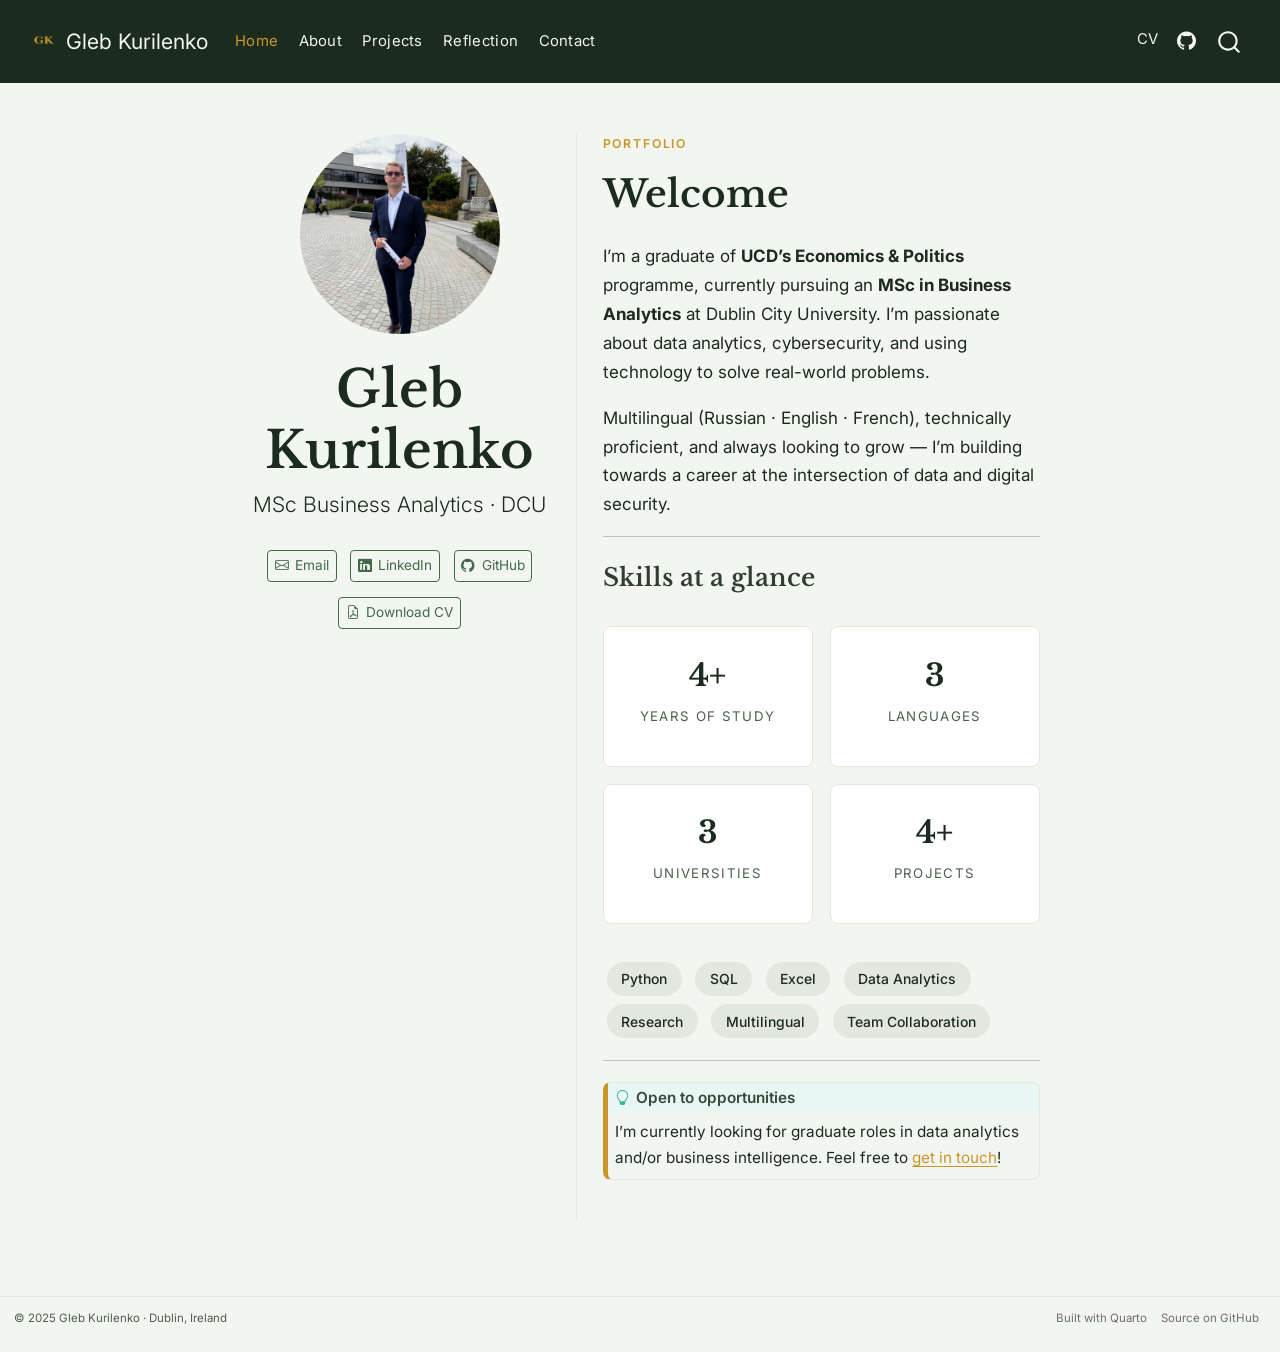
==== docs/index.html @ 6a56c7a6 "Add rendered site to docs folder for GitHub Pages" ====
<!DOCTYPE html>
<html xmlns="http://www.w3.org/1999/xhtml" lang="en" xml:lang="en"><head>

<meta charset="utf-8">
<meta name="generator" content="quarto-1.9.37">

<meta name="viewport" content="width=device-width, initial-scale=1.0, user-scalable=yes">


<title>Gleb Kurilenko</title>
<style>
/* Default styles provided by pandoc.
** See https://pandoc.org/MANUAL.html#variables-for-html for config info.
*/
code{white-space: pre-wrap;}
span.smallcaps{font-variant: small-caps;}
div.columns{display: flex; gap: min(4vw, 1.5em);}
div.column{flex: auto; overflow-x: auto;}
div.hanging-indent{margin-left: 1.5em; text-indent: -1.5em;}
ul.task-list{list-style: none;}
ul.task-list li input[type="checkbox"] {
  width: 0.8em;
  margin: 0 0.8em 0.2em -1em; /* quarto-specific, see https://github.com/quarto-dev/quarto-cli/issues/4556 */ 
  vertical-align: middle;
}
</style>


<script src="site_libs/quarto-nav/quarto-nav.js"></script>
<script src="site_libs/quarto-nav/headroom.min.js"></script>
<script src="site_libs/clipboard/clipboard.min.js"></script>
<script src="site_libs/quarto-search/autocomplete.umd.js"></script>
<script src="site_libs/quarto-search/fuse.min.js"></script>
<script src="site_libs/quarto-search/quarto-search.js"></script>
<meta name="quarto:offset" content="./">
<link href="./images/favicon.png" rel="icon" type="image/png">
<script src="site_libs/quarto-html/quarto.js" type="module"></script>
<script src="site_libs/quarto-html/tabsets/tabsets.js" type="module"></script>
<script src="site_libs/quarto-html/popper.min.js"></script>
<script src="site_libs/quarto-html/tippy.umd.min.js"></script>
<link href="site_libs/quarto-html/tippy.css" rel="stylesheet">
<link href="site_libs/quarto-html/quarto-syntax-highlighting-acf12a64177840b8d86f2d4f01b2e9fb.css" rel="stylesheet" id="quarto-text-highlighting-styles">
<script src="site_libs/bootstrap/bootstrap.min.js"></script>
<link href="site_libs/bootstrap/bootstrap-icons.css" rel="stylesheet">
<link href="site_libs/bootstrap/bootstrap-c41072563c619c1fa3349df791511bec.min.css" rel="stylesheet" append-hash="true" id="quarto-bootstrap" data-mode="light">
<script id="quarto-search-options" type="application/json">{
  "location": "navbar",
  "copy-button": false,
  "collapse-after": 3,
  "panel-placement": "end",
  "type": "overlay",
  "limit": 50,
  "keyboard-shortcut": [
    "f",
    "/",
    "s"
  ],
  "show-item-context": false,
  "language": {
    "search-no-results-text": "No results",
    "search-matching-documents-text": "matching documents",
    "search-copy-link-title": "Copy link to search",
    "search-hide-matches-text": "Hide additional matches",
    "search-more-match-text": "more match in this document",
    "search-more-matches-text": "more matches in this document",
    "search-clear-button-title": "Clear",
    "search-text-placeholder": "",
    "search-detached-cancel-button-title": "Cancel",
    "search-submit-button-title": "Submit",
    "search-label": "Search"
  }
}</script>
<style>html{ scroll-behavior: smooth; }</style>


</head>

<body class="nav-fixed fullcontent quarto-light">

<div id="quarto-search-results"></div>
  <header id="quarto-header" class="headroom fixed-top">
    <nav class="navbar navbar-expand-lg " data-bs-theme="dark">
      <div class="navbar-container container-fluid">
      <div class="navbar-brand-container mx-auto">
    <a href="./index.html" class="navbar-brand navbar-brand-logo">
    <img src="./images/favicon.png" alt="GK Logo" class="navbar-logo light-content">
    <img src="./images/favicon.png" alt="GK Logo" class="navbar-logo dark-content">
    </a>
    <a class="navbar-brand" href="./index.html">
    <span class="navbar-title">Gleb Kurilenko</span>
    </a>
  </div>
            <div id="quarto-search" class="" title="Search"></div>
          <button class="navbar-toggler" type="button" data-bs-toggle="collapse" data-bs-target="#navbarCollapse" aria-controls="navbarCollapse" role="menu" aria-expanded="false" aria-label="Toggle navigation" onclick="if (window.quartoToggleHeadroom) { window.quartoToggleHeadroom(); }">
  <span class="navbar-toggler-icon"></span>
</button>
          <div class="collapse navbar-collapse" id="navbarCollapse">
            <ul class="navbar-nav navbar-nav-scroll me-auto">
  <li class="nav-item">
    <a class="nav-link active" href="./index.html" aria-current="page"> 
<span class="menu-text">Home</span></a>
  </li>  
  <li class="nav-item">
    <a class="nav-link" href="./about.html"> 
<span class="menu-text">About</span></a>
  </li>  
  <li class="nav-item">
    <a class="nav-link" href="./projects/index.html"> 
<span class="menu-text">Projects</span></a>
  </li>  
  <li class="nav-item">
    <a class="nav-link" href="./reflection.html"> 
<span class="menu-text">Reflection</span></a>
  </li>  
  <li class="nav-item">
    <a class="nav-link" href="./contact.html"> 
<span class="menu-text">Contact</span></a>
  </li>  
</ul>
            <ul class="navbar-nav navbar-nav-scroll ms-auto">
  <li class="nav-item">
    <a class="nav-link" href="./cv/CV.pdf" target="_blank"> 
<span class="menu-text">CV</span></a>
  </li>  
  <li class="nav-item compact">
    <a class="nav-link" href="https://github.com/Git-The-General" target="_blank"> <i class="bi bi-github" role="img" aria-label="GitHub">
</i> 
<span class="menu-text"></span></a>
  </li>  
</ul>
          </div> <!-- /navcollapse -->
            <div class="quarto-navbar-tools">
</div>
      </div> <!-- /container-fluid -->
    </nav>
</header>
<!-- content -->
<div id="quarto-content" class="quarto-container page-columns page-rows-contents page-layout-article page-navbar">
<!-- sidebar -->
<!-- margin-sidebar -->
    
<!-- main -->
<div class="quarto-about-trestles">
  <div class="about-entity">
    <img src="images/profile.jpg" class="about-image
  round " style="height: 200px; width: 200px;">
<header id="title-block-header" class="quarto-title-block default">
<div class="quarto-title">
<h1 class="title">Gleb Kurilenko</h1>
<p class="subtitle lead">MSc Business Analytics · DCU</p>
</div>
<div class="quarto-title-meta">
  </div>
</header>
    <div class="about-links">
  <a href="mailto:gleb.kurilenko6@gmail.com" class="about-link" rel="" target="">
    <i class="bi bi-envelope"></i>
     <span class="about-link-text">Email</span>
  </a>
  <a href="https://www.linkedin.com/in/gleb-kurilenko-916222383/" class="about-link" rel="" target="_blank">
    <i class="bi bi-linkedin"></i>
     <span class="about-link-text">LinkedIn</span>
  </a>
  <a href="https://github.com/" class="about-link" rel="" target="_blank">
    <i class="bi bi-github"></i>
     <span class="about-link-text">GitHub</span>
  </a>
  <a href="/cv/CV.pdf" class="about-link" rel="" target="_blank">
    <i class="bi bi-file-earmark-pdf"></i>
     <span class="about-link-text">Download CV</span>
  </a>
</div>
  </div>
  <div class="about-contents"><main class="content" id="quarto-document-content">
<div class="section-label">
<p>Portfolio</p>
</div>
<section id="welcome" class="level2">
<h2 data-anchor-id="welcome">Welcome</h2>
<p>I’m a graduate of <strong>UCD’s Economics &amp; Politics</strong> programme, currently pursuing an <strong>MSc in Business Analytics</strong> at Dublin City University. I’m passionate about data analytics, cybersecurity, and using technology to solve real-world problems.</p>
<p>Multilingual (Russian · English · French), technically proficient, and always looking to grow — I’m building towards a career at the intersection of data and digital security.</p>
<hr>
<section id="skills-at-a-glance" class="level3">
<h3 data-anchor-id="skills-at-a-glance">Skills at a glance</h3>
<div class="stat-grid">
<div class="stat-card">
<p><span class="stat-value">4+</span> <span class="stat-label">Years of study</span></p>
</div>
<div class="stat-card">
<p><span class="stat-value">3</span> <span class="stat-label">Languages</span></p>
</div>
<div class="stat-card">
<p><span class="stat-value">3</span> <span class="stat-label">Universities</span></p>
</div>
<div class="stat-card">
<p><span class="stat-value">4+</span> <span class="stat-label">Projects</span></p>
</div>
</div>
<p><span class="skill-tag">Python</span> <span class="skill-tag">SQL</span> <span class="skill-tag">Excel</span> <span class="skill-tag">Data Analytics</span> <span class="skill-tag">Research</span> <span class="skill-tag">Multilingual</span> <span class="skill-tag">Team Collaboration</span></p>
<hr>
<div class="callout callout-style-default callout-tip callout-titled">
<div class="callout-header d-flex align-content-center">
<div class="callout-icon-container">
<i class="callout-icon"></i>
</div>
<div class="callout-title-container flex-fill">
<span class="screen-reader-only">Tip</span>Open to opportunities
</div>
</div>
<div class="callout-body-container callout-body">
<p>I’m currently looking for graduate roles in data analytics and/or business intelligence. Feel free to <a href="./contact.html">get in touch</a>!</p>
</div>
</div>


</section>
</section>
</main></div>
</div>
 <!-- /main -->
<script id="quarto-html-after-body" type="application/javascript">
  window.document.addEventListener("DOMContentLoaded", function (event) {
    const isCodeAnnotation = (el) => {
      for (const clz of el.classList) {
        if (clz.startsWith('code-annotation-')) {                     
          return true;
        }
      }
      return false;
    }
    const onCopySuccess = function(e) {
      // button target
      const button = e.trigger;
      // don't keep focus
      button.blur();
      // flash "checked"
      button.classList.add('code-copy-button-checked');
      var currentTitle = button.getAttribute("title");
      button.setAttribute("title", "Copied!");
      let tooltip;
      if (window.bootstrap) {
        button.setAttribute("data-bs-toggle", "tooltip");
        button.setAttribute("data-bs-placement", "left");
        button.setAttribute("data-bs-title", "Copied!");
        tooltip = new bootstrap.Tooltip(button, 
          { trigger: "manual", 
            customClass: "code-copy-button-tooltip",
            offset: [0, -8]});
        tooltip.show();    
      }
      setTimeout(function() {
        if (tooltip) {
          tooltip.hide();
          button.removeAttribute("data-bs-title");
          button.removeAttribute("data-bs-toggle");
          button.removeAttribute("data-bs-placement");
        }
        button.setAttribute("title", currentTitle);
        button.classList.remove('code-copy-button-checked');
      }, 1000);
      // clear code selection
      e.clearSelection();
    }
    const getTextToCopy = function(trigger) {
      const outerScaffold = trigger.parentElement.cloneNode(true);
      const codeEl = outerScaffold.querySelector('code');
      for (const childEl of codeEl.children) {
        if (isCodeAnnotation(childEl)) {
          childEl.remove();
        }
      }
      return codeEl.innerText;
    }
    const clipboard = new window.ClipboardJS('.code-copy-button:not([data-in-quarto-modal])', {
      text: getTextToCopy
    });
    clipboard.on('success', onCopySuccess);
    if (window.document.getElementById('quarto-embedded-source-code-modal')) {
      const clipboardModal = new window.ClipboardJS('.code-copy-button[data-in-quarto-modal]', {
        text: getTextToCopy,
        container: window.document.getElementById('quarto-embedded-source-code-modal')
      });
      clipboardModal.on('success', onCopySuccess);
    }
      var localhostRegex = new RegExp(/^(?:http|https):\/\/localhost\:?[0-9]*\//);
      var mailtoRegex = new RegExp(/^mailto:/);
        var filterRegex = new RegExp('/' + window.location.host + '/');
      var isInternal = (href) => {
          return filterRegex.test(href) || localhostRegex.test(href) || mailtoRegex.test(href);
      }
      // Inspect non-navigation links and adorn them if external
     var links = window.document.querySelectorAll('a[href]:not(.nav-link):not(.navbar-brand):not(.toc-action):not(.sidebar-link):not(.sidebar-item-toggle):not(.pagination-link):not(.no-external):not([aria-hidden]):not(.dropdown-item):not(.quarto-navigation-tool):not(.about-link)');
      for (var i=0; i<links.length; i++) {
        const link = links[i];
        if (!isInternal(link.href)) {
          // undo the damage that might have been done by quarto-nav.js in the case of
          // links that we want to consider external
          if (link.dataset.originalHref !== undefined) {
            link.href = link.dataset.originalHref;
          }
        }
      }
    function tippyHover(el, contentFn, onTriggerFn, onUntriggerFn) {
      const config = {
        allowHTML: true,
        maxWidth: 500,
        delay: 100,
        arrow: false,
        appendTo: function(el) {
            return el.parentElement;
        },
        interactive: true,
        interactiveBorder: 10,
        theme: 'quarto',
        placement: 'bottom-start',
      };
      if (contentFn) {
        config.content = contentFn;
      }
      if (onTriggerFn) {
        config.onTrigger = onTriggerFn;
      }
      if (onUntriggerFn) {
        config.onUntrigger = onUntriggerFn;
      }
      window.tippy(el, config); 
    }
    const noterefs = window.document.querySelectorAll('a[role="doc-noteref"]');
    for (var i=0; i<noterefs.length; i++) {
      const ref = noterefs[i];
      tippyHover(ref, function() {
        // use id or data attribute instead here
        let href = ref.getAttribute('data-footnote-href') || ref.getAttribute('href');
        try { href = new URL(href).hash; } catch {}
        const id = href.replace(/^#\/?/, "");
        const note = window.document.getElementById(id);
        if (note) {
          return note.innerHTML;
        } else {
          return "";
        }
      });
    }
    const xrefs = window.document.querySelectorAll('a.quarto-xref');
    const processXRef = (id, note) => {
      // Strip column container classes
      const stripColumnClz = (el) => {
        el.classList.remove("page-full", "page-columns");
        if (el.children) {
          for (const child of el.children) {
            stripColumnClz(child);
          }
        }
      }
      stripColumnClz(note)
      if (id === null || id.startsWith('sec-')) {
        // Special case sections, only their first couple elements
        const container = document.createElement("div");
        if (note.children && note.children.length > 2) {
          container.appendChild(note.children[0].cloneNode(true));
          for (let i = 1; i < note.children.length; i++) {
            const child = note.children[i];
            if (child.tagName === "P" && child.innerText === "") {
              continue;
            } else {
              container.appendChild(child.cloneNode(true));
              break;
            }
          }
          if (window.Quarto?.typesetMath) {
            window.Quarto.typesetMath(container);
          }
          return container.innerHTML
        } else {
          if (window.Quarto?.typesetMath) {
            window.Quarto.typesetMath(note);
          }
          return note.innerHTML;
        }
      } else {
        // Remove any anchor links if they are present
        const anchorLink = note.querySelector('a.anchorjs-link');
        if (anchorLink) {
          anchorLink.remove();
        }
        if (window.Quarto?.typesetMath) {
          window.Quarto.typesetMath(note);
        }
        if (note.classList.contains("callout")) {
          return note.outerHTML;
        } else {
          return note.innerHTML;
        }
      }
    }
    for (var i=0; i<xrefs.length; i++) {
      const xref = xrefs[i];
      tippyHover(xref, undefined, function(instance) {
        instance.disable();
        let url = xref.getAttribute('href');
        let hash = undefined; 
        if (url.startsWith('#')) {
          hash = url;
        } else {
          try { hash = new URL(url).hash; } catch {}
        }
        if (hash) {
          const id = hash.replace(/^#\/?/, "");
          const note = window.document.getElementById(id);
          if (note !== null) {
            try {
              const html = processXRef(id, note.cloneNode(true));
              instance.setContent(html);
            } finally {
              instance.enable();
              instance.show();
            }
          } else {
            // See if we can fetch this
            fetch(url.split('#')[0])
            .then(res => res.text())
            .then(html => {
              const parser = new DOMParser();
              const htmlDoc = parser.parseFromString(html, "text/html");
              const note = htmlDoc.getElementById(id);
              if (note !== null) {
                const html = processXRef(id, note);
                instance.setContent(html);
              } 
            }).finally(() => {
              instance.enable();
              instance.show();
            });
          }
        } else {
          // See if we can fetch a full url (with no hash to target)
          // This is a special case and we should probably do some content thinning / targeting
          fetch(url)
          .then(res => res.text())
          .then(html => {
            const parser = new DOMParser();
            const htmlDoc = parser.parseFromString(html, "text/html");
            const note = htmlDoc.querySelector('main.content');
            if (note !== null) {
              // This should only happen for chapter cross references
              // (since there is no id in the URL)
              // remove the first header
              if (note.children.length > 0 && note.children[0].tagName === "HEADER") {
                note.children[0].remove();
              }
              const html = processXRef(null, note);
              instance.setContent(html);
            } 
          }).finally(() => {
            instance.enable();
            instance.show();
          });
        }
      }, function(instance) {
      });
    }
        let selectedAnnoteEl;
        const selectorForAnnotation = ( cell, annotation) => {
          let cellAttr = 'data-code-cell="' + cell + '"';
          let lineAttr = 'data-code-annotation="' +  annotation + '"';
          const selector = 'span[' + cellAttr + '][' + lineAttr + ']';
          return selector;
        }
        const selectCodeLines = (annoteEl) => {
          const doc = window.document;
          const targetCell = annoteEl.getAttribute("data-target-cell");
          const targetAnnotation = annoteEl.getAttribute("data-target-annotation");
          const annoteSpan = window.document.querySelector(selectorForAnnotation(targetCell, targetAnnotation));
          const lines = annoteSpan.getAttribute("data-code-lines").split(",");
          const lineIds = lines.map((line) => {
            return targetCell + "-" + line;
          })
          let top = null;
          let height = null;
          let parent = null;
          if (lineIds.length > 0) {
              //compute the position of the single el (top and bottom and make a div)
              const el = window.document.getElementById(lineIds[0]);
              top = el.offsetTop;
              height = el.offsetHeight;
              parent = el.parentElement.parentElement;
            if (lineIds.length > 1) {
              const lastEl = window.document.getElementById(lineIds[lineIds.length - 1]);
              const bottom = lastEl.offsetTop + lastEl.offsetHeight;
              height = bottom - top;
            }
            if (top !== null && height !== null && parent !== null) {
              // cook up a div (if necessary) and position it 
              let div = window.document.getElementById("code-annotation-line-highlight");
              if (div === null) {
                div = window.document.createElement("div");
                div.setAttribute("id", "code-annotation-line-highlight");
                div.style.position = 'absolute';
                parent.appendChild(div);
              }
              div.style.top = top - 2 + "px";
              div.style.height = height + 4 + "px";
              div.style.left = 0;
              let gutterDiv = window.document.getElementById("code-annotation-line-highlight-gutter");
              if (gutterDiv === null) {
                gutterDiv = window.document.createElement("div");
                gutterDiv.setAttribute("id", "code-annotation-line-highlight-gutter");
                gutterDiv.style.position = 'absolute';
                const codeCell = window.document.getElementById(targetCell);
                const gutter = codeCell.querySelector('.code-annotation-gutter');
                gutter.appendChild(gutterDiv);
              }
              gutterDiv.style.top = top - 2 + "px";
              gutterDiv.style.height = height + 4 + "px";
            }
            selectedAnnoteEl = annoteEl;
          }
        };
        const unselectCodeLines = () => {
          const elementsIds = ["code-annotation-line-highlight", "code-annotation-line-highlight-gutter"];
          elementsIds.forEach((elId) => {
            const div = window.document.getElementById(elId);
            if (div) {
              div.remove();
            }
          });
          selectedAnnoteEl = undefined;
        };
          // Handle positioning of the toggle
      window.addEventListener(
        "resize",
        throttle(() => {
          elRect = undefined;
          if (selectedAnnoteEl) {
            selectCodeLines(selectedAnnoteEl);
          }
        }, 10)
      );
      function throttle(fn, ms) {
      let throttle = false;
      let timer;
        return (...args) => {
          if(!throttle) { // first call gets through
              fn.apply(this, args);
              throttle = true;
          } else { // all the others get throttled
              if(timer) clearTimeout(timer); // cancel #2
              timer = setTimeout(() => {
                fn.apply(this, args);
                timer = throttle = false;
              }, ms);
          }
        };
      }
        // Attach click handler to the DT
        const annoteDls = window.document.querySelectorAll('dt[data-target-cell]');
        for (const annoteDlNode of annoteDls) {
          annoteDlNode.addEventListener('click', (event) => {
            const clickedEl = event.target;
            if (clickedEl !== selectedAnnoteEl) {
              unselectCodeLines();
              const activeEl = window.document.querySelector('dt[data-target-cell].code-annotation-active');
              if (activeEl) {
                activeEl.classList.remove('code-annotation-active');
              }
              selectCodeLines(clickedEl);
              clickedEl.classList.add('code-annotation-active');
            } else {
              // Unselect the line
              unselectCodeLines();
              clickedEl.classList.remove('code-annotation-active');
            }
          });
        }
    const findCites = (el) => {
      const parentEl = el.parentElement;
      if (parentEl) {
        const cites = parentEl.dataset.cites;
        if (cites) {
          return {
            el,
            cites: cites.split(' ')
          };
        } else {
          return findCites(el.parentElement)
        }
      } else {
        return undefined;
      }
    };
    var bibliorefs = window.document.querySelectorAll('a[role="doc-biblioref"]');
    for (var i=0; i<bibliorefs.length; i++) {
      const ref = bibliorefs[i];
      const citeInfo = findCites(ref);
      if (citeInfo) {
        tippyHover(citeInfo.el, function() {
          var popup = window.document.createElement('div');
          citeInfo.cites.forEach(function(cite) {
            var citeDiv = window.document.createElement('div');
            citeDiv.classList.add('hanging-indent');
            citeDiv.classList.add('csl-entry');
            var biblioDiv = window.document.getElementById('ref-' + cite);
            if (biblioDiv) {
              citeDiv.innerHTML = biblioDiv.innerHTML;
            }
            popup.appendChild(citeDiv);
          });
          return popup.innerHTML;
        });
      }
    }
  });
  </script>
</div> <!-- /content -->
<footer class="footer">
  <div class="nav-footer">
    <div class="nav-footer-left">
<p>© 2025 Gleb Kurilenko · Dublin, Ireland</p>
</div>   
    <div class="nav-footer-center">
      &nbsp;
    </div>
    <div class="nav-footer-right">
      <ul class="footer-items list-unstyled">
    <li class="nav-item">
    <a class="nav-link" href="https://quarto.org">
<p>Built with Quarto</p>
</a>
  </li>  
    <li class="nav-item">
    <a class="nav-link" href="https://github.com/Git-The-General/portfolio" target="_blank">
<p>Source on GitHub</p>
</a>
  </li>  
</ul>
    </div>
  </div>
</footer>




<script src="site_libs/quarto-html/zenscroll-min.js"></script>
</body></html>
---- docs/site_libs/quarto-html/tippy.css ----
.tippy-box[data-animation=fade][data-state=hidden]{opacity:0}[data-tippy-root]{max-width:calc(100vw - 10px)}.tippy-box{position:relative;background-color:#333;color:#fff;border-radius:4px;font-size:14px;line-height:1.4;white-space:normal;outline:0;transition-property:transform,visibility,opacity}.tippy-box[data-placement^=top]>.tippy-arrow{bottom:0}.tippy-box[data-placement^=top]>.tippy-arrow:before{bottom:-7px;left:0;border-width:8px 8px 0;border-top-color:initial;transform-origin:center top}.tippy-box[data-placement^=bottom]>.tippy-arrow{top:0}.tippy-box[data-placement^=bottom]>.tippy-arrow:before{top:-7px;left:0;border-width:0 8px 8px;border-bottom-color:initial;transform-origin:center bottom}.tippy-box[data-placement^=left]>.tippy-arrow{right:0}.tippy-box[data-placement^=left]>.tippy-arrow:before{border-width:8px 0 8px 8px;border-left-color:initial;right:-7px;transform-origin:center left}.tippy-box[data-placement^=right]>.tippy-arrow{left:0}.tippy-box[data-placement^=right]>.tippy-arrow:before{left:-7px;border-width:8px 8px 8px 0;border-right-color:initial;transform-origin:center right}.tippy-box[data-inertia][data-state=visible]{transition-timing-function:cubic-bezier(.54,1.5,.38,1.11)}.tippy-arrow{width:16px;height:16px;color:#333}.tippy-arrow:before{content:"";position:absolute;border-color:transparent;border-style:solid}.tippy-content{position:relative;padding:5px 9px;z-index:1}
---- docs/site_libs/quarto-html/quarto-syntax-highlighting-acf12a64177840b8d86f2d4f01b2e9fb.css ----
/* quarto syntax highlight colors */
:root {
  --quarto-hl-al-color: #ff5555;
  --quarto-hl-an-color: #6a737d;
  --quarto-hl-at-color: #d73a49;
  --quarto-hl-bn-color: #005cc5;
  --quarto-hl-bu-color: #d73a49;
  --quarto-hl-ch-color: #032f62;
  --quarto-hl-co-color: #6a737d;
  --quarto-hl-cv-color: #6a737d;
  --quarto-hl-cn-color: #005cc5;
  --quarto-hl-cf-color: #d73a49;
  --quarto-hl-dt-color: #d73a49;
  --quarto-hl-dv-color: #005cc5;
  --quarto-hl-do-color: #6a737d;
  --quarto-hl-er-color: #ff5555;
  --quarto-hl-ex-color: #d73a49;
  --quarto-hl-fl-color: #005cc5;
  --quarto-hl-fu-color: #6f42c1;
  --quarto-hl-im-color: #032f62;
  --quarto-hl-in-color: #6a737d;
  --quarto-hl-kw-color: #d73a49;
  --quarto-hl-op-color: #24292e;
  --quarto-hl-pp-color: #d73a49;
  --quarto-hl-re-color: #6a737d;
  --quarto-hl-sc-color: #005cc5;
  --quarto-hl-ss-color: #032f62;
  --quarto-hl-st-color: #032f62;
  --quarto-hl-va-color: #e36209;
  --quarto-hl-vs-color: #032f62;
  --quarto-hl-wa-color: #ff5555;
}

/* other quarto variables */
:root {
  --quarto-font-monospace: SFMono-Regular, Menlo, Monaco, Consolas, "Liberation Mono", "Courier New", monospace;
}

/* syntax highlight based on Pandoc's rules */
pre > code.sourceCode > span {
  color: #24292e;
}

code.sourceCode > span {
  color: #24292e;
}

div.sourceCode,
div.sourceCode pre.sourceCode {
  color: #24292e;
}

/* Normal */
code span {
  color: #24292e;
}

/* Alert */
code span.al {
  font-weight: bold;
  color: #ff5555;
}

/* Annotation */
code span.an {
  color: #6a737d;
}

/* Attribute */
code span.at {
  color: #d73a49;
}

/* BaseN */
code span.bn {
  color: #005cc5;
}

/* BuiltIn */
code span.bu {
  color: #d73a49;
}

/* ControlFlow */
code span.cf {
  color: #d73a49;
}

/* Char */
code span.ch {
  color: #032f62;
}

/* Constant */
code span.cn {
  color: #005cc5;
}

/* Comment */
code span.co {
  color: #6a737d;
}

/* CommentVar */
code span.cv {
  color: #6a737d;
}

/* Documentation */
code span.do {
  color: #6a737d;
}

/* DataType */
code span.dt {
  color: #d73a49;
}

/* DecVal */
code span.dv {
  color: #005cc5;
}

/* Error */
code span.er {
  color: #ff5555;
  text-decoration: underline;
}

/* Extension */
code span.ex {
  font-weight: bold;
  color: #d73a49;
}

/* Float */
code span.fl {
  color: #005cc5;
}

/* Function */
code span.fu {
  color: #6f42c1;
}

/* Import */
code span.im {
  color: #032f62;
}

/* Information */
code span.in {
  color: #6a737d;
}

/* Keyword */
code span.kw {
  color: #d73a49;
}

/* Operator */
code span.op {
  color: #24292e;
}

/* Preprocessor */
code span.pp {
  color: #d73a49;
}

/* RegionMarker */
code span.re {
  color: #6a737d;
}

/* SpecialChar */
code span.sc {
  color: #005cc5;
}

/* SpecialString */
code span.ss {
  color: #032f62;
}

/* String */
code span.st {
  color: #032f62;
}

/* Variable */
code span.va {
  color: #e36209;
}

/* VerbatimString */
code span.vs {
  color: #032f62;
}

/* Warning */
code span.wa {
  color: #ff5555;
}

.prevent-inlining {
  content: "</";
}

/*# sourceMappingURL=e41d78b1f7017e44483b7fefd7a010af.css.map */
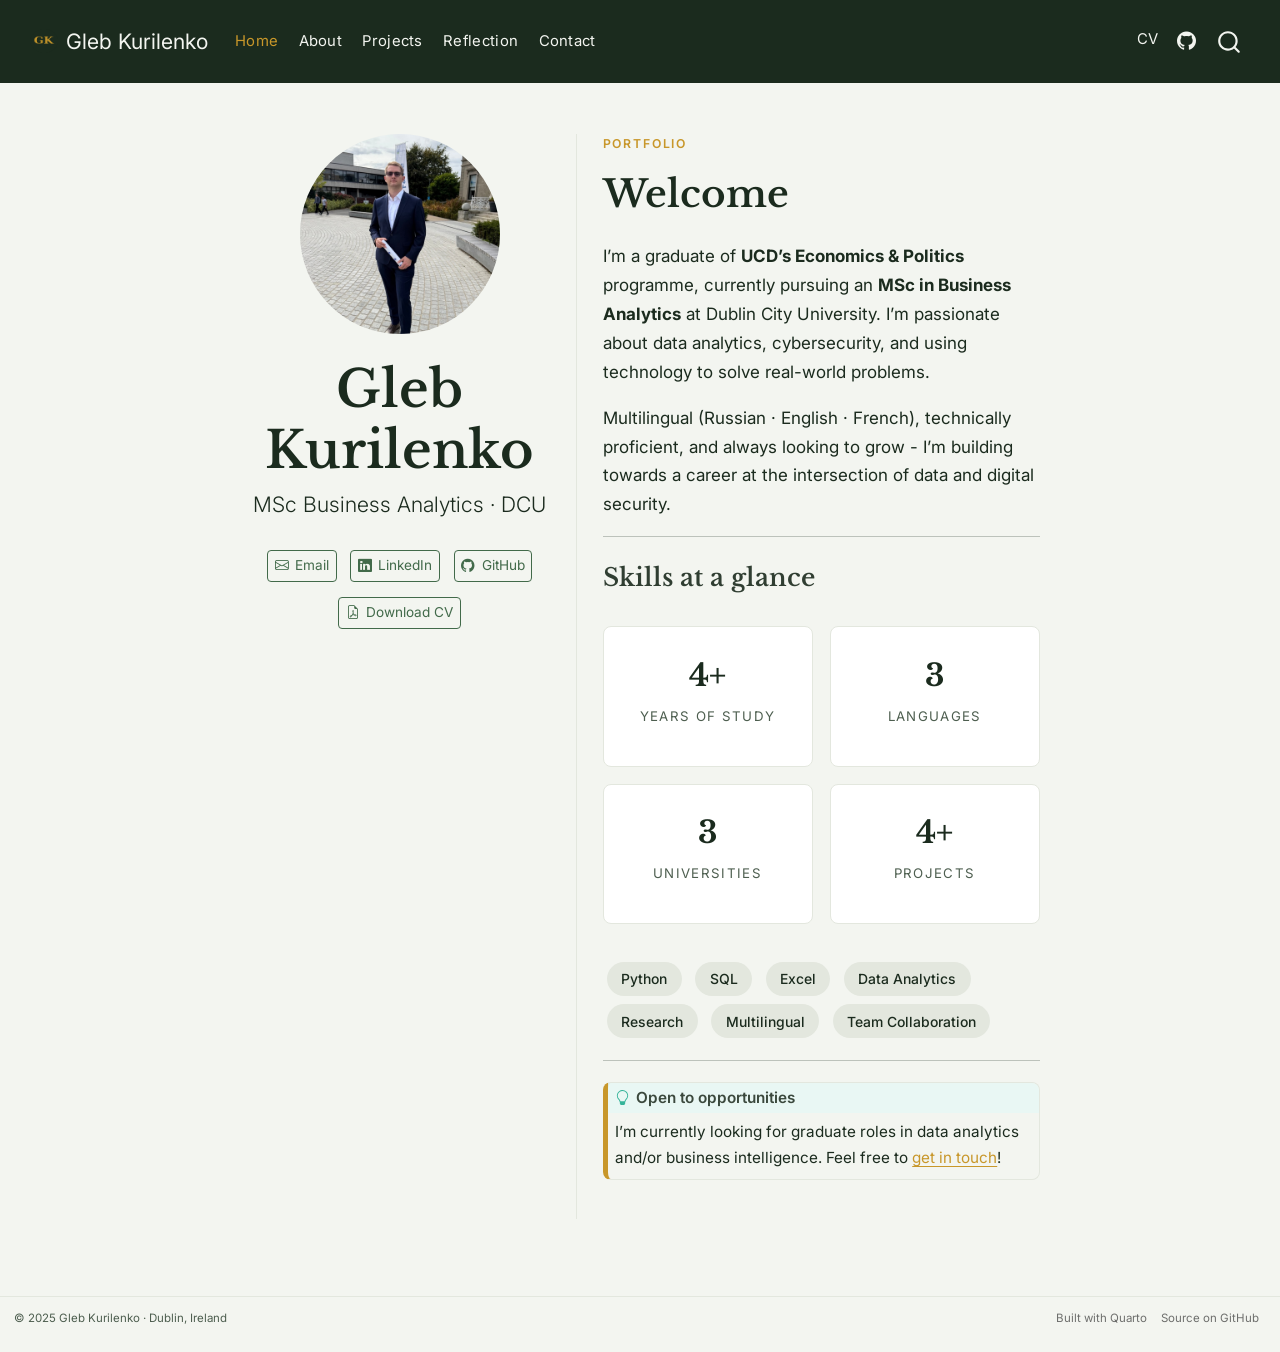
==== commit 90558e36: "Re-render after GitHub edits" ====
--- a/docs/index.html
+++ b/docs/index.html
@@ -178,7 +178,7 @@
 <section id="welcome" class="level2">
 <h2 data-anchor-id="welcome">Welcome</h2>
 <p>I’m a graduate of <strong>UCD’s Economics &amp; Politics</strong> programme, currently pursuing an <strong>MSc in Business Analytics</strong> at Dublin City University. I’m passionate about data analytics, cybersecurity, and using technology to solve real-world problems.</p>
-<p>Multilingual (Russian · English · French), technically proficient, and always looking to grow — I’m building towards a career at the intersection of data and digital security.</p>
+<p>Multilingual (Russian · English · French), technically proficient, and always looking to grow - I’m building towards a career at the intersection of data and digital security.</p>
 <hr>
 <section id="skills-at-a-glance" class="level3">
 <h3 data-anchor-id="skills-at-a-glance">Skills at a glance</h3>
